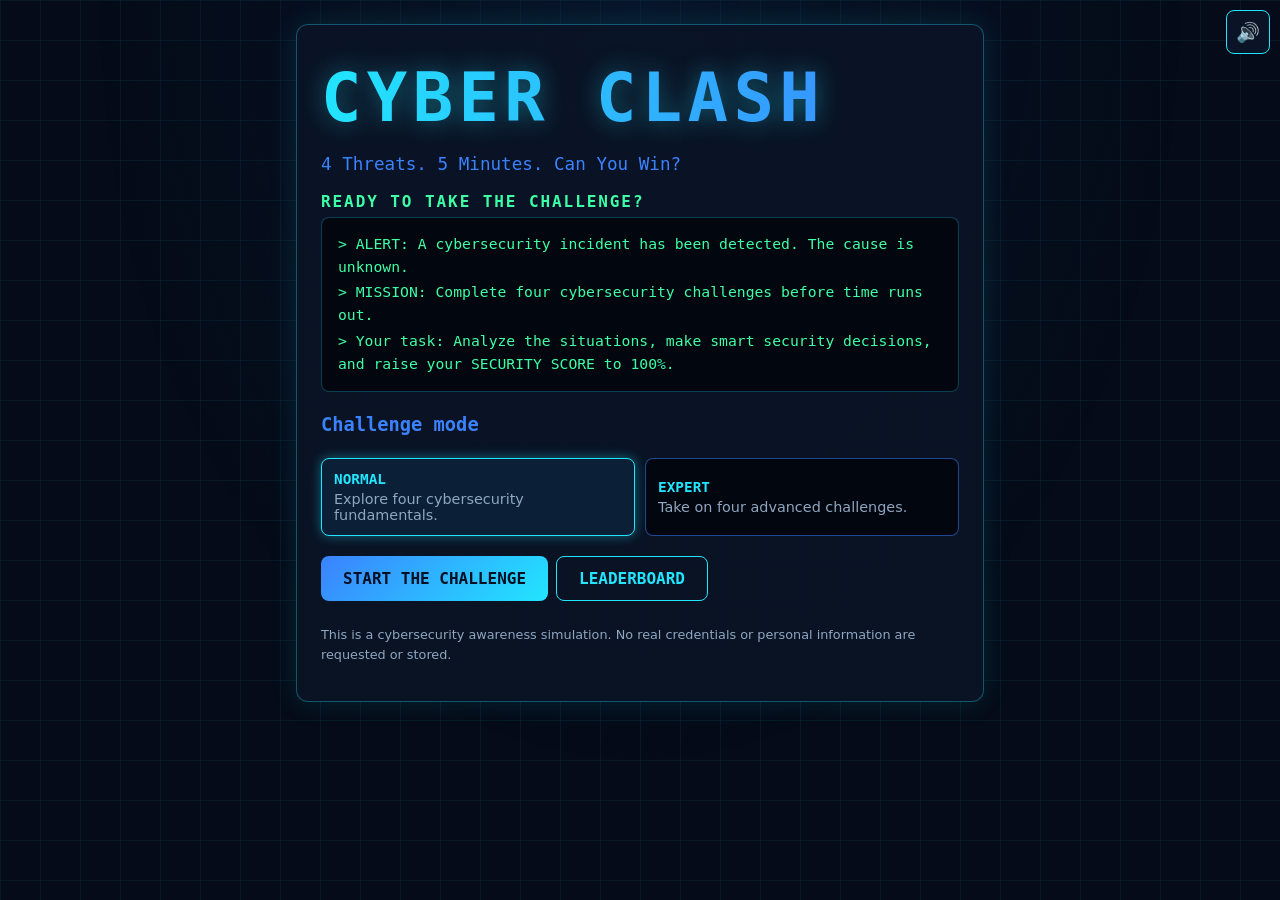
==== index.html @ 3a439de6 "Update index.html" ====
<!doctype html>
<html lang="en"><head><meta charset="utf-8"><meta name="viewport" content="width=device-width,initial-scale=1">
<title>CYBER CLASH</title>
<meta name="description" content="CYBER CLASH: 4 Threats. 5 Minutes. Can You Win? A cybersecurity awareness simulation.">
<link rel="stylesheet" href="css/style.css"></head>
<body><div class="grid-bg"></div>
<button id="sndBtn" class="snd" aria-pressed="true" aria-label="Sound on">🔊</button>
<div id="toast" class="toast" role="alert" hidden></div>
<main>
<section id="welcome" class="screen active">
 <h1>CYBER CLASH</h1><p class="sub">4 Threats. 5 Minutes. Can You Win?</p>
 <p class="cta">READY TO TAKE THE CHALLENGE?</p>
 <div class="term"><p>&gt; ALERT: A cybersecurity incident has been detected. The cause is unknown.</p><p>&gt; MISSION: Complete four cybersecurity challenges before time runs out.</p><p>&gt; Your task: Analyze the situations, make smart security decisions, and raise your SECURITY SCORE to 100%.</p></div>
 <h3>Challenge mode</h3>
<div class="modes">
  <button class="mode sel" data-m="normal" aria-pressed="true">
    <b>NORMAL</b>
    <span>Explore four cybersecurity fundamentals.</span>
  </button>
  <button class="mode" data-m="expert" aria-pressed="false">
    <b>EXPERT</b>
    <span>Take on four advanced challenges.</span>
  </button>
</div>
<div class="row">
  <button class="btn" id="btnStart">START THE CHALLENGE</button>
  <button class="btn ghost" id="btnBoard">LEADERBOARD</button>
</div>
<p class="disc">
  This is a cybersecurity awareness simulation. No real credentials or personal information are requested or stored.
</p>
</section>
<section id="game" class="screen">
 <div class="hud"><div><small>Time</small><b id="hudTime">05:00</b></div><div><small>Stage</small><b id="hudStage">1/4</b></div><div><small>Score</small><b id="hudScore">0</b></div></div>
 <p class="sec" id="secLabel" aria-live="polite">ACCOUNT SECURITY: 0%</p>
 <div class="bar" role="progressbar" aria-label="Account security"><i id="bar"></i></div>
 <p class="pot" id="pot" aria-live="polite"></p>
 <h2 id="stTitle"></h2><p class="note" id="stIntro" hidden></p><div id="stBody"></div>
 <div class="row"><button class="btn ghost" id="btnHint">Hint (−10 points)</button></div>
 <p id="hintBox" class="note" hidden></p>
 <div id="feedback" class="fb" role="status" hidden></div>
 <button class="btn" id="btnNext" hidden>Next stage</button>
</section>
<section id="timesup" class="screen">
 <h2 class="bad">TIME'S UP</h2><p>The investigation ran out of time. Here are the correct practices for what you missed:</p><div id="missed"></div>
 <button class="btn" id="btnToResults">See results</button>
</section>
<section id="results" class="screen">
 <h2>CYBER CLASH — MISSION RESULTS</h2>
 <div id="banner"></div>
 <div id="rankBox" class="rankbox"></div>
 <p class="big"><span id="resScore">0</span> / 400</p>
 <div id="stats" class="stats"></div>
<div id="resStages"></div>
 <h3>Save to leaderboard</h3>
 <div class="row"><input id="nick" class="nick" maxlength="12" placeholder="Nickname (no real name)" aria-label="Nickname"><button class="btn ghost" id="btnSave">Save result</button></div>
 <p id="saveMsg" class="dim">Saved only in this browser. Please do not enter personal information.</p>
 <div class="row"><button class="btn" id="btnAgain">PLAY AGAIN</button><button class="btn ghost" id="btnCard">DOWNLOAD RESULT CARD</button><button class="btn ghost" id="btnBoard2">LEADERBOARD</button></div>
 <p class="disc">This is a cybersecurity awareness simulation.</p>
</section>
<section id="board" class="screen">
 <h2>Leaderboard: Top 10</h2><p class="note">Local to this browser only. This is not a live or university-wide leaderboard.</p>
 <div class="tw"><table><thead><tr><th>#</th><th>Nickname</th><th>Rank</th><th>Score</th><th>Mode</th><th>Time</th></tr></thead><tbody id="boardBody"></tbody></table></div>
 <button class="btn" id="btnBack">Back</button>
</section>
</main>
<script src="js/scoring.js"></script><script src="js/timer.js"></script><script src="js/audio.js"></script><script src="js/leaderboard.js"></script><script src="js/card.js"></script><script src="js/stages.js"></script><script src="js/expert.js"></script><script src="js/main.js"></script>
</body></html>
---- css/style.css ----
:root{--bg:#050b18;--panel:#0a1426;--cyan:#22e5ff;--blue:#3b82ff;--text:#d7e6f5;--dim:#8fa6c0;--red:#ff6b81;--green:#3dffa5;--mono:Consolas,"SF Mono",Menlo,monospace}
*{box-sizing:border-box}html,body{margin:0}
body{background:var(--bg);color:var(--text);font:16px/1.55 system-ui,-apple-system,"Segoe UI",sans-serif;min-height:100vh}
.grid-bg{position:fixed;inset:0;z-index:-1;background:radial-gradient(ellipse at 50% 0,#0d2a4d55,transparent 60%),linear-gradient(#22e5ff10 1px,transparent 1px) 0 0/40px 40px,linear-gradient(90deg,#22e5ff10 1px,transparent 1px) 0 0/40px 40px}
main{max-width:720px;margin:0 auto;padding:24px 16px 48px}
.screen{display:none;background:#0a1426e6;border:1px solid #22e5ff55;border-radius:12px;padding:24px;box-shadow:0 0 28px #22e5ff1f}
.screen.active{display:block;animation:in .3s ease}@keyframes in{from{opacity:0}to{opacity:1}}
h1{font:700 clamp(1.9rem,6vw,2.8rem)/1.1 var(--mono);color:var(--cyan);margin:.2em 0;text-shadow:0 0 14px #22e5ff66}
h2{font-family:var(--mono);color:var(--cyan);margin-top:0}h3{font-family:var(--mono);color:var(--blue)}
.sub{font:1.1rem var(--mono);color:var(--blue)}.disc{font-size:.8rem;color:var(--dim);margin-top:24px}
.btn{background:linear-gradient(135deg,var(--blue),var(--cyan));color:#021024;font:700 1rem var(--mono);border:0;border-radius:8px;padding:12px 22px;cursor:pointer;margin-top:12px;transition:transform .15s,box-shadow .15s}
.btn:hover:not(:disabled){transform:translateY(-1px);box-shadow:0 0 16px #22e5ff88}.btn:disabled{opacity:.4;cursor:not-allowed}
.btn.ghost{background:none;border:1px solid var(--cyan);color:var(--cyan)}
button:focus-visible{outline:3px solid #fff;outline-offset:2px}
.term{background:#02060f;border:1px solid #22e5ff44;border-radius:8px;padding:12px 16px;font-family:var(--mono);color:var(--green);font-size:.92rem}.term p{margin:.2em 0}
.hud{display:flex;justify-content:space-between;gap:8px;font-family:var(--mono)}.hud div{flex:1;background:#02060f;border:1px solid #22e5ff44;border-radius:8px;padding:6px 10px;text-align:center}
.hud small{display:block;color:var(--dim);font-size:.7rem}.hud b{font-size:1.35rem;color:var(--cyan)}.hud .warn{color:var(--red);animation:pulse 1s infinite}@keyframes pulse{50%{opacity:.5}}
.bar{height:8px;background:#02060f;border-radius:4px;margin:12px 0 20px;overflow:hidden}.bar i{display:block;height:100%;width:0;background:linear-gradient(90deg,var(--blue),var(--cyan));transition:width .5s}
.opts{display:grid;gap:10px;margin:12px 0}
.opt{background:#02060f;color:var(--text);border:1px solid #3b82ff88;border-radius:8px;padding:12px 14px;text-align:left;font:1rem system-ui,sans-serif;cursor:pointer}
.opt.sel{border-color:var(--cyan);box-shadow:0 0 12px #22e5ff66;background:#0b2036}.opt:disabled{opacity:.6;cursor:default}
.perm{display:flex;justify-content:space-between;align-items:center;gap:8px;background:#02060f;border:1px solid #3b82ff55;border-radius:8px;padding:10px 14px;margin:8px 0}
.perm button{font:700 .9rem var(--mono);border-radius:6px;border:1px solid;padding:6px 12px;cursor:pointer;min-width:90px}
.perm .allow{background:#3dffa522;color:var(--green);border-color:var(--green)}.perm .deny{background:#ff6b8122;color:var(--red);border-color:var(--red)}
.mail{background:#eef3f9;color:#1a2433;border-radius:8px;padding:14px 16px;font-size:.95rem}.mail p{margin:.5em 0}
.flag{background:none;border:1px dashed #5b6b80;border-radius:4px;color:inherit;font:inherit;padding:1px 4px;cursor:pointer;text-align:left}.flag.on{background:#ff6b8133;border:1px solid #d6213f}
.linkbtn{color:#0645ad;text-decoration:underline}
.linkbar{font:.85rem var(--mono);background:#02060f;color:var(--green);padding:6px 10px;border-radius:6px;margin-top:8px;min-height:2em}
.call{background:#02060f;border:1px solid var(--blue);border-radius:12px;padding:16px;text-align:center}.call .ring{font-size:2rem;animation:pulse 1s infinite}
.line{text-align:left;background:#0b2036;border-left:3px solid var(--cyan);padding:8px 12px;margin:8px 0;border-radius:4px}
.fb{border-radius:8px;padding:12px 16px;margin-top:16px;border:1px solid}.fb.ok{background:#3dffa51a;border-color:var(--green)}.fb.no{background:#ff6b811a;border-color:var(--red)}
.note{background:#3b82ff1f;border-left:3px solid var(--blue);padding:8px 12px;border-radius:4px}
.good{color:var(--green)}.bad{color:var(--red)}.big{font:700 2.4rem var(--mono);color:var(--cyan);margin:.2em 0}
.stg{display:flex;justify-content:space-between;gap:8px;border-bottom:1px solid #22e5ff33;padding:6px 0;font-family:var(--mono);font-size:.92rem}
.row{display:flex;gap:8px;flex-wrap:wrap}#resTips li{margin:.5em 0}
@media(max-width:480px){.screen{padding:16px}.perm{flex-wrap:wrap}}
@media(prefers-reduced-motion:reduce){*{animation:none!important;transition:none!important}}

.pot{margin:-8px 0 14px;font:.85rem var(--mono);color:var(--dim);min-height:1.2em}
.flag{min-height:36px;overflow-wrap:anywhere}.opt,.perm span{overflow-wrap:anywhere}.mail{overflow-wrap:anywhere}
@media(max-width:480px){main{padding:12px 10px 32px}.btn{width:100%}.row .btn{width:100%}.hud b{font-size:1.1rem}.opt{min-height:48px}.big{font-size:2rem}}
h1{font-size:clamp(2.6rem,12vw,4.2rem);letter-spacing:.08em;background:linear-gradient(90deg,var(--cyan),var(--blue));-webkit-background-clip:text;background-clip:text;color:transparent;text-shadow:none;filter:drop-shadow(0 0 12px #22e5ff66)}
.cta{font:700 1rem var(--mono);color:var(--green);letter-spacing:.12em;margin:18px 0 6px}
.threat{font:700 1.05rem var(--mono);color:var(--cyan);letter-spacing:.06em;margin:.3em 0}.secured{font:700 1.25rem var(--mono);color:var(--green);margin:.3em 0 1em}
.rank{font:700 1.05rem var(--mono);color:var(--blue);margin:0}.upd{margin:.8em 0 0;padding-top:.6em;border-top:1px solid #22e5ff44;color:var(--cyan)}
.browser{background:#eef3f9;border-radius:8px;overflow:hidden;margin:12px 0}.urlbar{display:flex;flex-wrap:wrap;gap:2px;background:#d3dbe6;padding:8px;font-family:var(--mono)}
.seg{background:#fff;color:#1a2433;border:1px dashed #5b6b80;border-radius:4px;font:.95rem var(--mono);padding:6px 8px;min-height:36px;cursor:pointer}.seg.on{background:#ffd3da;border:1px solid #d6213f}
.fakepage{padding:16px;color:#1a2433;display:grid;gap:8px}.fakepage input{padding:10px;border:1px solid #9aa8ba;border-radius:6px;font:inherit;width:100%}.fakepage .btn{margin:0}
.pressure{display:flex;align-items:center;gap:8px;font:.8rem var(--mono);color:var(--dim);margin:12px 0}.pressure b{flex:1;height:8px;background:#0b2036;border-radius:4px;overflow:hidden}.pressure i{display:block;height:100%;background:linear-gradient(90deg,#ffd166,var(--red));transition:width .4s}
.line.me{border-left-color:var(--green);background:#0e2a26}.mail .btn{margin-top:8px}
.snd{position:fixed;top:10px;right:10px;z-index:20;background:#0a1426;border:1px solid var(--cyan);color:var(--text);border-radius:8px;width:44px;height:44px;font-size:1.2rem;cursor:pointer}
.toast{position:fixed;top:60px;left:50%;transform:translateX(-50%);z-index:20;background:#02060f;border:1px solid var(--cyan);color:var(--cyan);font:700 .95rem var(--mono);padding:10px 16px;border-radius:8px;box-shadow:0 0 18px #22e5ff66;max-width:92vw;text-align:center}.toast[hidden]{display:none}
.modes{display:grid;grid-template-columns:1fr 1fr;gap:10px;margin:8px 0}@media(max-width:560px){.modes{grid-template-columns:1fr}}
.mode{background:#02060f;color:var(--text);border:1px solid #3b82ff88;border-radius:8px;padding:12px;text-align:left;cursor:pointer;font:.9rem system-ui,sans-serif}.mode b{display:block;font-family:var(--mono);color:var(--cyan);margin-bottom:4px}.mode span{color:var(--dim)}.mode.sel{border-color:var(--cyan);box-shadow:0 0 12px #22e5ff66;background:#0b2036}
.dim{color:var(--dim);font-size:.88rem}
.hud .low{color:#ffd166}.hud .crit{animation:pulse .4s infinite}
.sec{font:700 .95rem var(--mono);color:var(--cyan);letter-spacing:.06em;margin:14px 0 0}.sec.good{color:var(--green)}.sec+.bar{margin-top:6px}
.shake{animation:shake .35s}@keyframes shake{20%,60%{transform:translateX(-6px)}40%,80%{transform:translateX(6px)}}
.fb.ok{animation:pop .4s}@keyframes pop{0%{transform:scale(.97);box-shadow:0 0 0 #3dffa500}50%{box-shadow:0 0 22px #3dffa588}100%{transform:scale(1)}}
.ev{display:flex;justify-content:space-between;align-items:center;gap:8px;flex-wrap:wrap;border-bottom:1px solid #c5cfdc;padding:6px 0}.ev:last-child{border:0}.evb{display:flex;gap:6px}
.mini{background:#02060f;color:var(--cyan);border:1px solid var(--cyan);border-radius:6px;font:.8rem var(--mono);padding:6px 10px;min-height:36px;cursor:pointer}.mini.on{background:#d6213f;border-color:#d6213f;color:#fff}.perm .mini{min-width:0}
.panel{background:#02060f;border:1px solid #3b82ff55;border-radius:8px;padding:10px 14px;margin-bottom:10px}.panel p{margin:.4em 0}
.meter{height:10px;background:#0b2036;border-radius:5px;overflow:hidden;margin:6px 0}.meter i{display:block;height:100%;transition:width .35s,background .35s}
.rankbox{display:flex;align-items:center;justify-content:center;gap:14px;border:2px solid var(--cyan);border-radius:12px;padding:14px;margin:12px 0;box-shadow:0 0 22px #22e5ff33}.ricon{font-size:3rem}.rname{font:700 clamp(1.3rem,6vw,2rem) var(--mono)}
.stats{display:grid;grid-template-columns:repeat(auto-fit,minmax(130px,1fr));gap:8px;margin:10px 0}.stats div{background:#02060f;border:1px solid #22e5ff44;border-radius:8px;padding:8px;text-align:center}.stats small{display:block;color:var(--dim);font-size:.72rem}.stats b{font-family:var(--mono);color:var(--cyan)}
.nick{flex:1;min-width:160px;background:#02060f;color:var(--text);border:1px solid #3b82ff88;border-radius:8px;padding:10px;font:1rem var(--mono);margin-top:12px}
.tw{overflow-x:auto}table{width:100%;border-collapse:collapse;font-size:.9rem}th,td{padding:8px 6px;border-bottom:1px solid #22e5ff33;text-align:left;white-space:nowrap}th{color:var(--cyan);font-family:var(--mono)}
@media(max-width:480px){.row .btn{width:100%}}

.perm .ch{background:#02060f;color:var(--text);border-color:#3b82ff88;min-width:68px}.perm .ch.a{background:#3dffa522;color:var(--green);border-color:var(--green)}.perm .ch.d{background:#ff6b8122;color:var(--red);border-color:var(--red)}

.line.ok{border-left-color:var(--green);background:#0e2a26;color:#d7f7e8}
.ransom{background:#1a0a10;border:1px solid var(--red);color:#ffd1d8;border-radius:8px;padding:12px 14px;margin:10px 0;font-family:var(--mono);font-size:.92rem}.ransom small{color:#ff9fae}
.ord{list-style:none;padding:0;margin:10px 0}.ord li{display:flex;justify-content:space-between;align-items:center;gap:8px;background:#02060f;border:1px solid #3b82ff88;border-radius:8px;padding:8px 12px;margin:6px 0}.ord .mini:disabled{opacity:.3;cursor:default}

.linkbtn {
  position: relative;
  color: #00d9ff;
  text-decoration: underline;
  cursor: help;
}

.linkbtn:hover::after {
  content: "https://sso.kau.edu.sa.account-check.net/verify";
  position: absolute;
  bottom: 130%;
  left: 0;
  background: #111827;
  color: #fff;
  padding: 8px 12px;
  border: 1px solid #00d9ff;
  border-radius: 6px;
  font-size: 11px;
  white-space: nowrap;
  z-index: 100;
}

.ev {
  overflow: visible !important;
}

.mail {
  overflow: visible !important;
}

.linkbtn:hover::after {
  bottom: 130%;
  left: 0;
}
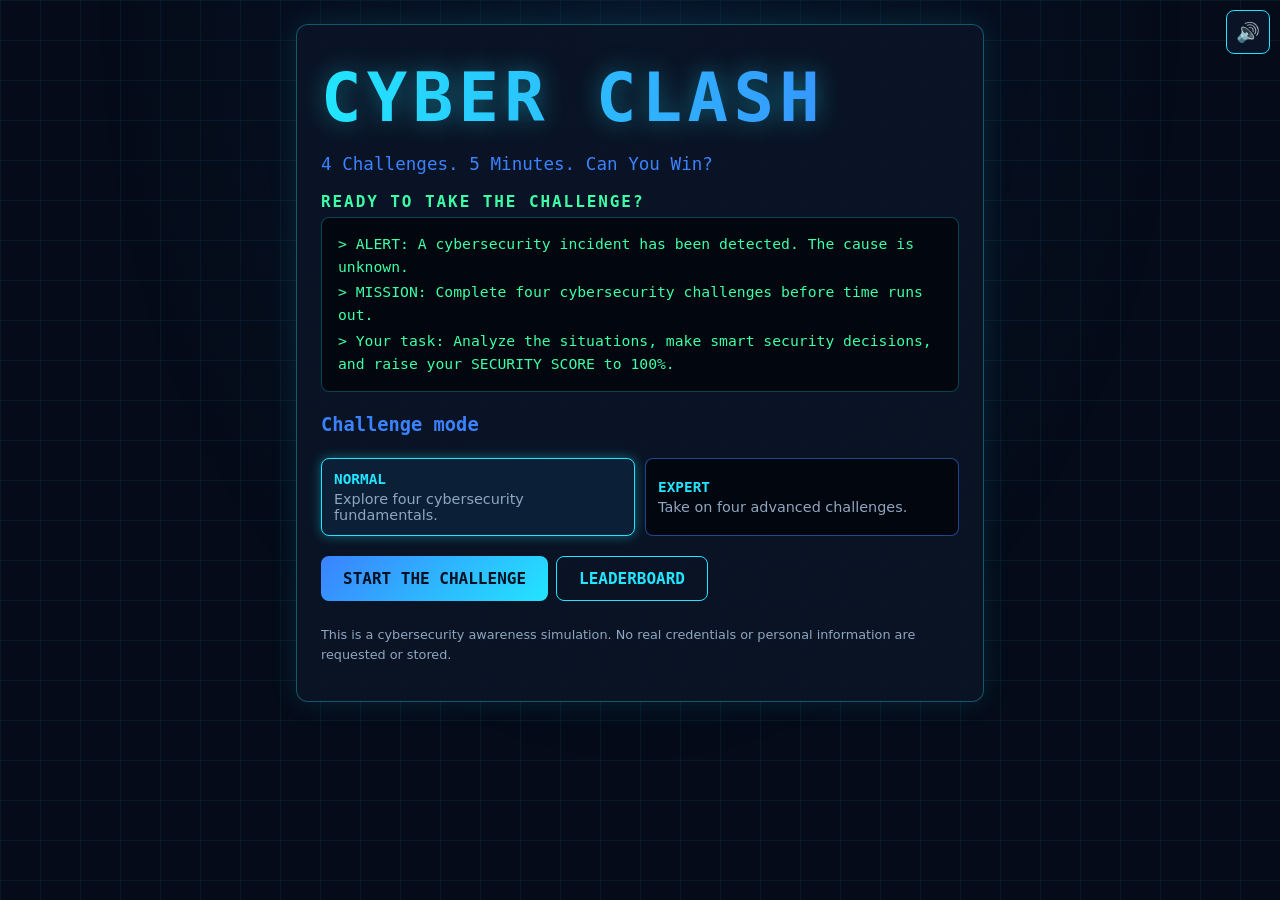
==== commit eaf8fb14: "Update index.html" ====
--- a/index.html
+++ b/index.html
@@ -1,14 +1,14 @@
 <!doctype html>
 <html lang="en"><head><meta charset="utf-8"><meta name="viewport" content="width=device-width,initial-scale=1">
 <title>CYBER CLASH</title>
-<meta name="description" content="CYBER CLASH: 4 Threats. 5 Minutes. Can You Win? A cybersecurity awareness simulation.">
+<meta name="description" content="CYBER CLASH: 4 Challenges. 5 Minutes. Can You Win? A cybersecurity awareness simulation.">
 <link rel="stylesheet" href="css/style.css"></head>
 <body><div class="grid-bg"></div>
 <button id="sndBtn" class="snd" aria-pressed="true" aria-label="Sound on">🔊</button>
 <div id="toast" class="toast" role="alert" hidden></div>
 <main>
 <section id="welcome" class="screen active">
- <h1>CYBER CLASH</h1><p class="sub">4 Threats. 5 Minutes. Can You Win?</p>
+ <h1>CYBER CLASH</h1><p class="sub">4 Challenges. 5 Minutes. Can You Win?</p>
  <p class="cta">READY TO TAKE THE CHALLENGE?</p>
  <div class="term"><p>&gt; ALERT: A cybersecurity incident has been detected. The cause is unknown.</p><p>&gt; MISSION: Complete four cybersecurity challenges before time runs out.</p><p>&gt; Your task: Analyze the situations, make smart security decisions, and raise your SECURITY SCORE to 100%.</p></div>
  <h3>Challenge mode</h3>
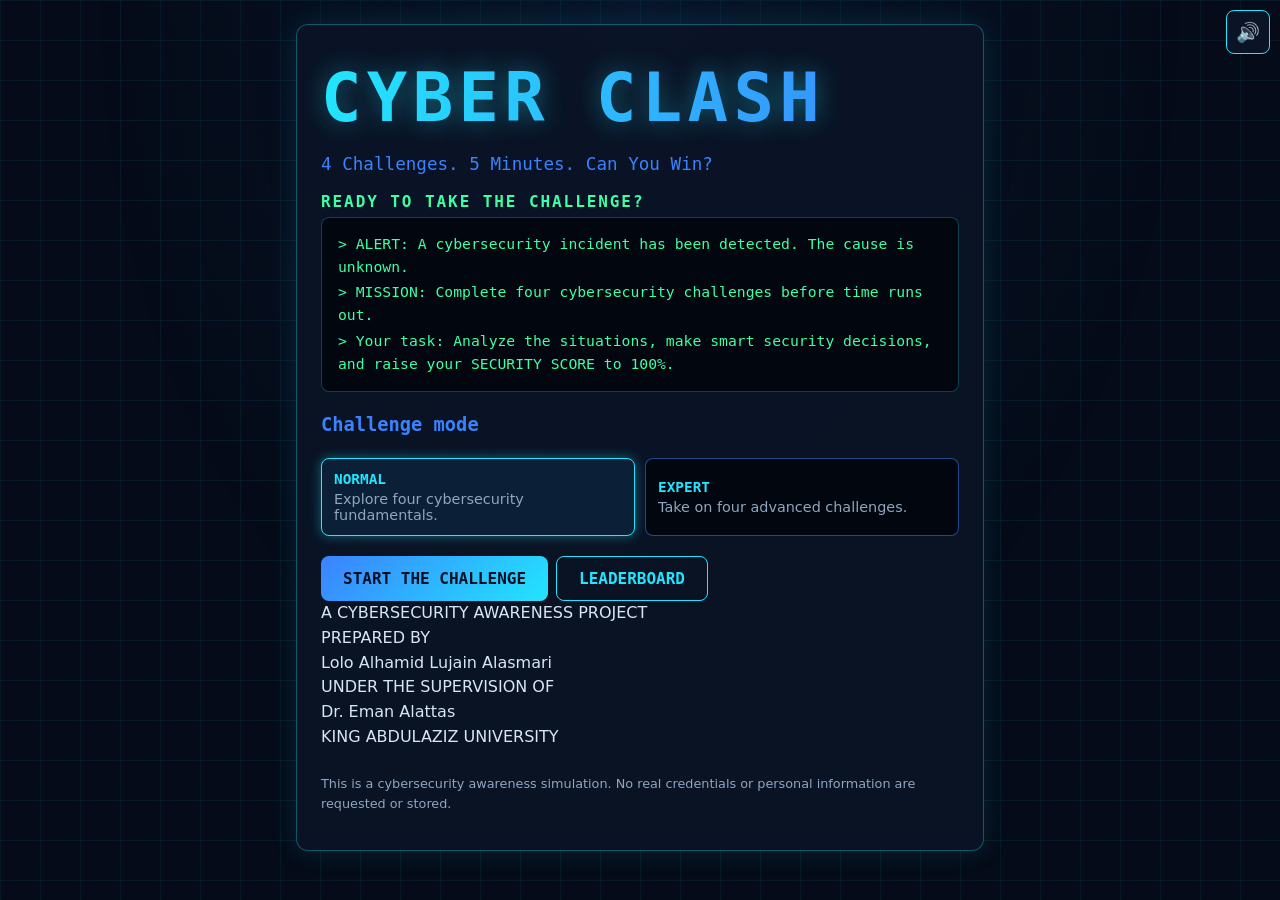
==== commit 95603fb9: "Update index.html" ====
--- a/index.html
+++ b/index.html
@@ -26,6 +26,20 @@
   <button class="btn" id="btnStart">START THE CHALLENGE</button>
   <button class="btn ghost" id="btnBoard">LEADERBOARD</button>
 </div>
+ 
+<div class="project-credits">
+  <div class="credit-label">A CYBERSECURITY AWARENESS PROJECT</div>
+  <div class="credit-heading">PREPARED BY</div>
+  <div class="team-names">
+    <span>Lolo Alhamid</span>
+    <span>Lujain Alasmari</span>
+  </div>
+  <div class="credit-divider"></div>
+  <div class="credit-heading">UNDER THE SUPERVISION OF</div>
+  <div class="supervisor-name">Dr. Eman Alattas</div>
+  <div class="university-name">KING ABDULAZIZ UNIVERSITY</div>
+</div>
+
 <p class="disc">
   This is a cybersecurity awareness simulation. No real credentials or personal information are requested or stored.
 </p>
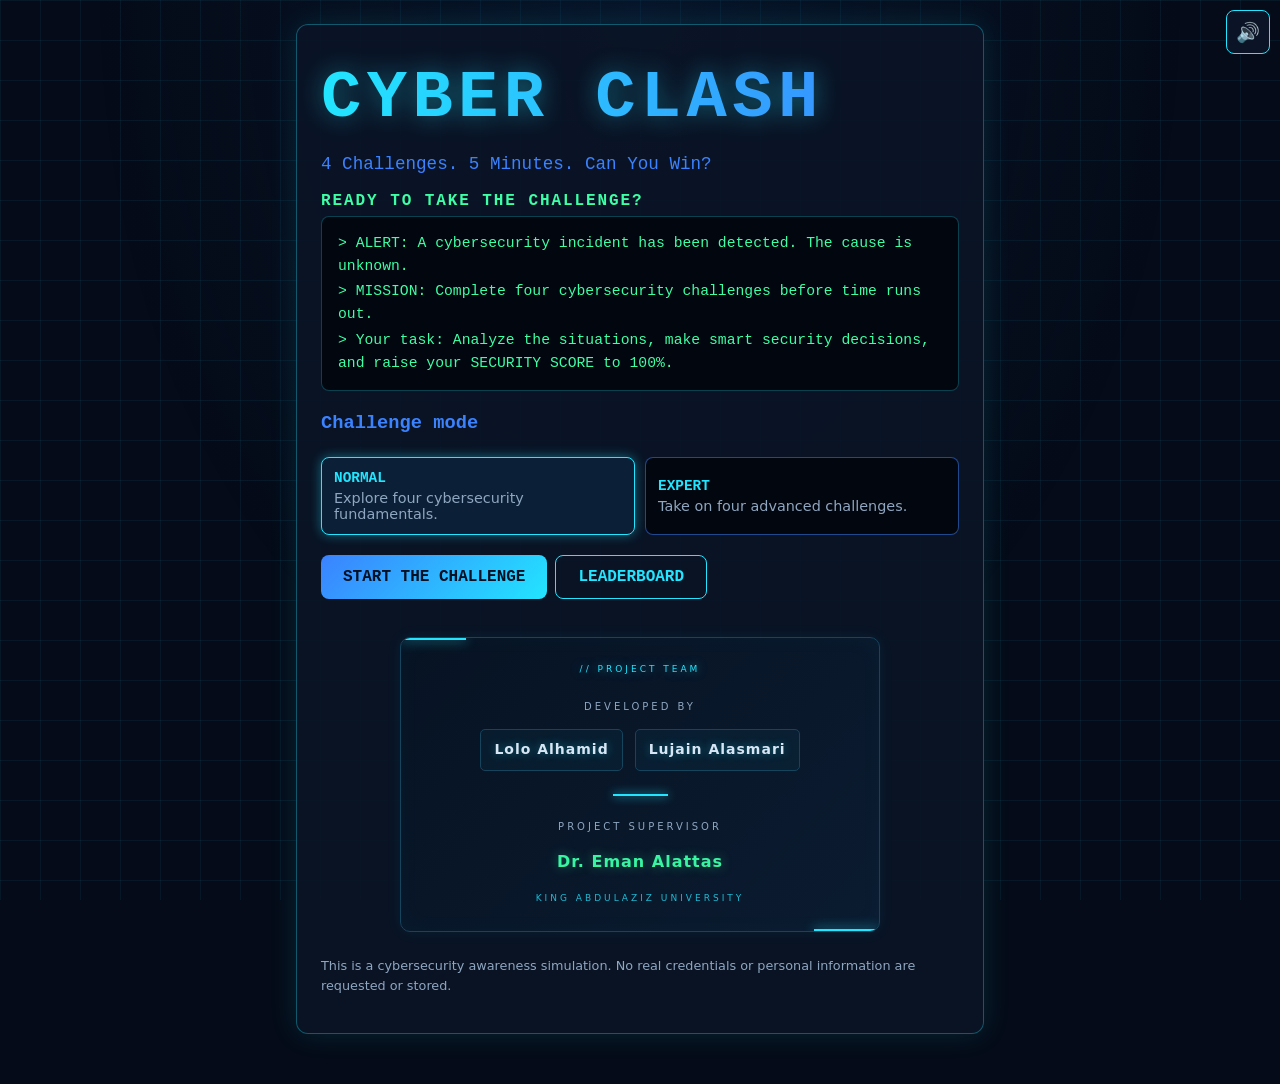
==== commit 729eebf7: "Update index.html" ====
--- a/index.html
+++ b/index.html
@@ -28,17 +28,22 @@
 </div>
  
 <div class="project-credits">
-  <div class="credit-label">A CYBERSECURITY AWARENESS PROJECT</div>
-  <div class="credit-heading">PREPARED BY</div>
+  <div class="credit-label">// PROJECT TEAM</div>
+  <div class="credit-heading">DEVELOPED BY</div>
   <div class="team-names">
-    <span>Lolo Alhamid</span>
-    <span>Lujain Alasmari</span>
+    <span class="team-member">Lolo Alhamid</span>
+    <span class="team-member">Lujain Alasmari</span>
   </div>
-  <div class="credit-divider"></div>
-  <div class="credit-heading">UNDER THE SUPERVISION OF</div>
+  <div class="credit-divider">
+    <span></span>
+  </div>
+  <div class="credit-heading">PROJECT SUPERVISOR</div>
   <div class="supervisor-name">Dr. Eman Alattas</div>
-  <div class="university-name">KING ABDULAZIZ UNIVERSITY</div>
+  <div class="university-name">
+    KING ABDULAZIZ UNIVERSITY
+  </div>
 </div>
+
 
 <p class="disc">
   This is a cybersecurity awareness simulation. No real credentials or personal information are requested or stored.
--- a/css/style.css
+++ b/css/style.css
@@ -107,3 +107,106 @@
   bottom: 130%;
   left: 0;
 }
+
+
+
+.project-credits {
+  position: relative;
+  max-width: 480px;
+  margin: 38px auto 22px;
+  padding: 25px 20px;
+  text-align: center;
+  background: linear-gradient(135deg, #071323, #0b1b30);
+  border: 1px solid #16445c;
+  border-radius: 10px;
+  overflow: hidden;
+  box-shadow:
+    0 0 15px #00d9ff12,
+    inset 0 0 25px #00d9ff08;
+}
+
+.project-credits::before,
+.project-credits::after {
+  content: "";
+  position: absolute;
+  width: 65px;
+  height: 2px;
+  background: #22e5ff;
+  box-shadow: 0 0 12px #22e5ff;
+}
+
+.project-credits::before {
+  top: 0;
+  left: 0;
+}
+
+.project-credits::after {
+  bottom: 0;
+  right: 0;
+}
+
+.credit-label {
+  color: #22e5ff;
+  font-size: 9px;
+  letter-spacing: 3px;
+  margin-bottom: 22px;
+  text-shadow: 0 0 10px #22e5ff88;
+}
+
+.credit-heading {
+  color: #8fa6c0;
+  font-size: 10px;
+  letter-spacing: 3px;
+  margin-bottom: 15px;
+}
+
+.team-names {
+  display: flex;
+  justify-content: center;
+  flex-wrap: wrap;
+  gap: 12px;
+}
+
+.team-names span {
+  color: #d7e6f5;
+  font-size: 14px;
+  font-weight: bold;
+  letter-spacing: 1px;
+  padding: 9px 13px;
+  border: 1px solid #16445c;
+  border-radius: 5px;
+  background: #00d9ff09;
+  text-shadow: 0 0 10px #22e5ff66;
+  transition: .25s;
+}
+
+.team-names span:hover {
+  color: #22e5ff;
+  border-color: #22e5ff;
+  box-shadow: 0 0 14px #22e5ff33;
+}
+
+.credit-divider {
+  width: 55px;
+  height: 2px;
+  background: #22e5ff;
+  box-shadow: 0 0 10px #22e5ff;
+  margin: 23px auto;
+}
+
+.supervisor-name {
+  color: #37f5a1;
+  font-size: 16px;
+  font-weight: bold;
+  letter-spacing: 1px;
+  text-shadow: 0 0 12px #37f5a166;
+  margin-bottom: 18px;
+}
+
+.university-name {
+  color: #22e5ff;
+  font-size: 9px;
+  letter-spacing: 3px;
+  opacity: .8;
+}
+
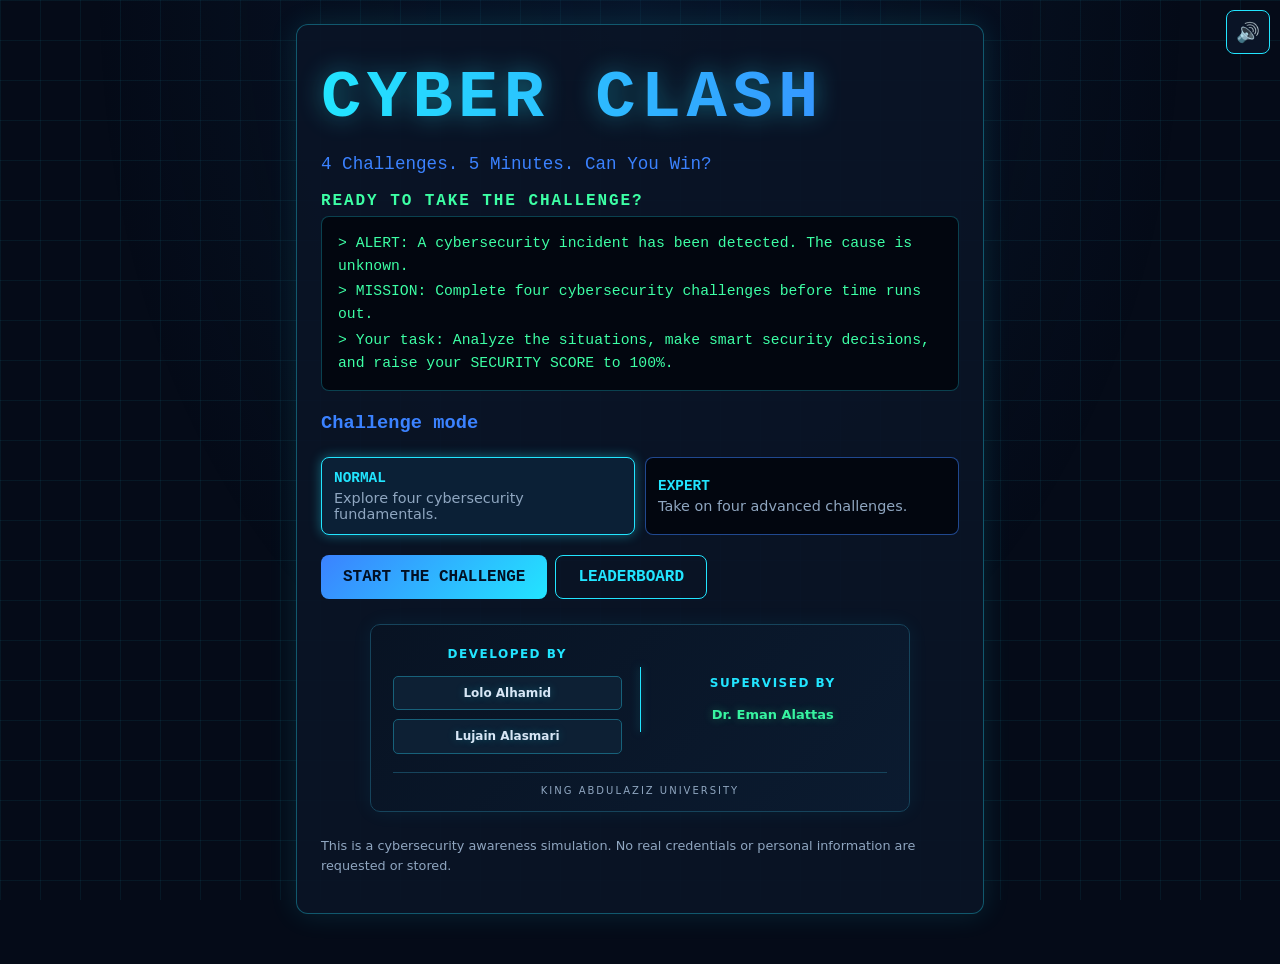
==== commit e7bdc32f: "Update index.html" ====
--- a/index.html
+++ b/index.html
@@ -28,22 +28,18 @@
 </div>
  
 <div class="project-credits">
-  <div class="credit-label">// PROJECT TEAM</div>
-  <div class="credit-heading">DEVELOPED BY</div>
-  <div class="team-names">
-    <span class="team-member">Lolo Alhamid</span>
-    <span class="team-member">Lujain Alasmari</span>
+  <div class="credit-column">
+    <div class="credit-heading">DEVELOPED BY</div>
+    <div class="team-member">Lolo Alhamid</div>
+    <div class="team-member">Lujain Alasmari</div>
   </div>
-  <div class="credit-divider">
-    <span></span>
+  <div class="credit-separator"></div>
+  <div class="credit-column supervisor-column">
+    <div class="credit-heading">SUPERVISED BY</div>
+    <div class="supervisor-name">Dr. Eman Alattas</div>
   </div>
-  <div class="credit-heading">PROJECT SUPERVISOR</div>
-  <div class="supervisor-name">Dr. Eman Alattas</div>
-  <div class="university-name">
-    KING ABDULAZIZ UNIVERSITY
-  </div>
+  <div class="university-name">KING ABDULAZIZ UNIVERSITY</div>
 </div>
-
 
 <p class="disc">
   This is a cybersecurity awareness simulation. No real credentials or personal information are requested or stored.
--- a/css/style.css
+++ b/css/style.css
@@ -108,105 +108,93 @@
   left: 0;
 }
 
-
-
 .project-credits {
-  position: relative;
-  max-width: 480px;
-  margin: 38px auto 22px;
-  padding: 25px 20px;
+  max-width: 540px;
+  margin: 25px auto 15px;
+  padding: 20px 22px 13px;
+  display: grid;
+  grid-template-columns: 1fr 1px 1fr;
+  align-items: center;
+  gap: 18px;
   text-align: center;
-  background: linear-gradient(135deg, #071323, #0b1b30);
+  background: linear-gradient(135deg, #081323, #0b1b30);
   border: 1px solid #16445c;
   border-radius: 10px;
-  overflow: hidden;
-  box-shadow:
-    0 0 15px #00d9ff12,
-    inset 0 0 25px #00d9ff08;
-}
-
-.project-credits::before,
-.project-credits::after {
-  content: "";
-  position: absolute;
-  width: 65px;
-  height: 2px;
+  box-shadow: 0 0 20px #00d9ff12;
+}
+
+.credit-column {
+  display: flex;
+  flex-direction: column;
+  align-items: center;
+  gap: 9px;
+}
+
+.credit-heading {
+  color: #22e5ff;
+  font-size: 12px;
+  font-weight: bold;
+  letter-spacing: 1.5px;
+  margin-bottom: 3px;
+}
+
+.team-member {
+  color: #d7e6f5;
+  background: #0d2034;
+  border: 1px solid #17617a;
+  border-radius: 5px;
+  padding: 7px 10px;
+  font-size: 12px;
+  font-weight: bold;
+  width: 100%;
+  text-shadow: 0 0 8px #22e5ff44;
+}
+
+.credit-separator {
+  width: 1px;
+  height: 65px;
   background: #22e5ff;
-  box-shadow: 0 0 12px #22e5ff;
-}
-
-.project-credits::before {
-  top: 0;
-  left: 0;
-}
-
-.project-credits::after {
-  bottom: 0;
-  right: 0;
-}
-
-.credit-label {
-  color: #22e5ff;
-  font-size: 9px;
-  letter-spacing: 3px;
-  margin-bottom: 22px;
-  text-shadow: 0 0 10px #22e5ff88;
-}
-
-.credit-heading {
+  box-shadow: 0 0 9px #22e5ff88;
+}
+
+.supervisor-name {
+  color: #37f5a1;
+  font-size: 13px;
+  font-weight: bold;
+  line-height: 1.5;
+  text-shadow: 0 0 10px #37f5a155;
+}
+
+.university-name {
+  grid-column: 1 / -1;
   color: #8fa6c0;
   font-size: 10px;
-  letter-spacing: 3px;
-  margin-bottom: 15px;
-}
-
-.team-names {
-  display: flex;
-  justify-content: center;
-  flex-wrap: wrap;
-  gap: 12px;
-}
-
-.team-names span {
-  color: #d7e6f5;
-  font-size: 14px;
-  font-weight: bold;
-  letter-spacing: 1px;
-  padding: 9px 13px;
-  border: 1px solid #16445c;
-  border-radius: 5px;
-  background: #00d9ff09;
-  text-shadow: 0 0 10px #22e5ff66;
-  transition: .25s;
-}
-
-.team-names span:hover {
-  color: #22e5ff;
-  border-color: #22e5ff;
-  box-shadow: 0 0 14px #22e5ff33;
-}
-
-.credit-divider {
-  width: 55px;
-  height: 2px;
-  background: #22e5ff;
-  box-shadow: 0 0 10px #22e5ff;
-  margin: 23px auto;
-}
-
-.supervisor-name {
-  color: #37f5a1;
-  font-size: 16px;
-  font-weight: bold;
-  letter-spacing: 1px;
-  text-shadow: 0 0 12px #37f5a166;
-  margin-bottom: 18px;
-}
-
-.university-name {
-  color: #22e5ff;
-  font-size: 9px;
-  letter-spacing: 3px;
-  opacity: .8;
-}
-
+  letter-spacing: 2px;
+  padding-top: 10px;
+  border-top: 1px solid #16445c;
+}
+
+@media (max-width: 450px) {
+  .project-credits {
+    gap: 10px;
+    padding: 16px 10px 11px;
+  }
+
+  .credit-heading {
+    font-size: 10px;
+    letter-spacing: 1px;
+  }
+
+  .team-member {
+    font-size: 10px;
+    padding: 7px 5px;
+  }
+
+  .supervisor-name {
+    font-size: 11px;
+  }
+
+  .university-name {
+    font-size: 8px;
+  }
+}
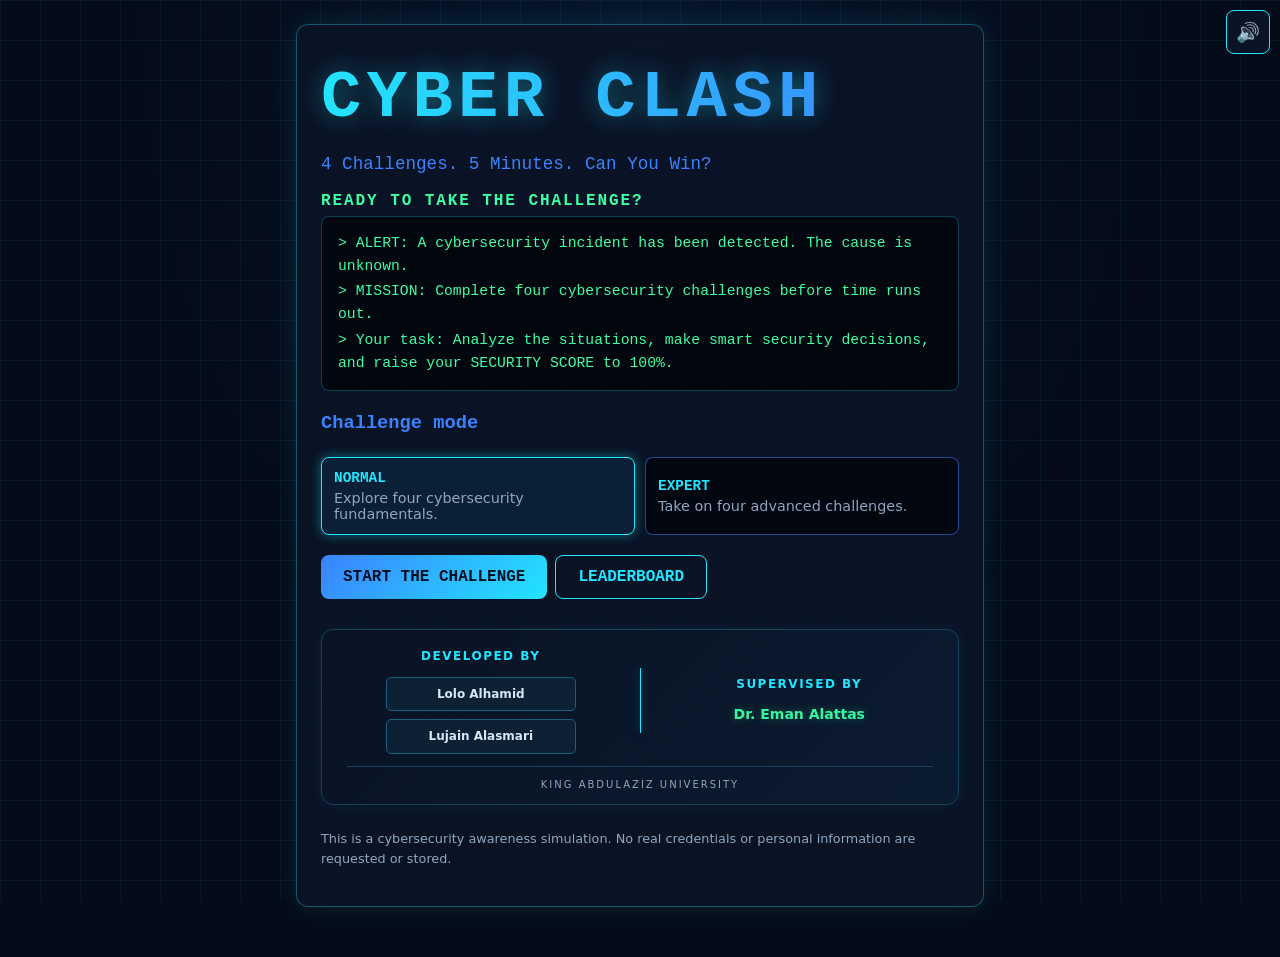
==== commit 3e090f19: "Update index.html" ====
--- a/index.html
+++ b/index.html
@@ -34,11 +34,13 @@
     <div class="team-member">Lujain Alasmari</div>
   </div>
   <div class="credit-separator"></div>
-  <div class="credit-column supervisor-column">
+  <div class="credit-column">
     <div class="credit-heading">SUPERVISED BY</div>
     <div class="supervisor-name">Dr. Eman Alattas</div>
   </div>
-  <div class="university-name">KING ABDULAZIZ UNIVERSITY</div>
+  <div class="university-name">
+    KING ABDULAZIZ UNIVERSITY
+  </div>
 </div>
 
 <p class="disc">
--- a/css/style.css
+++ b/css/style.css
@@ -109,28 +109,48 @@
 }
 
 .project-credits {
-  max-width: 540px;
-  margin: 25px auto 15px;
-  padding: 20px 22px 13px;
+  width: 100%;
+  max-width: 650px;
+  margin: 30px auto 20px;
+  padding: 17px 25px 12px;
   display: grid;
   grid-template-columns: 1fr 1px 1fr;
   align-items: center;
-  gap: 18px;
-  text-align: center;
+  column-gap: 25px;
+  row-gap: 12px;
   background: linear-gradient(135deg, #081323, #0b1b30);
   border: 1px solid #16445c;
-  border-radius: 10px;
+  border-radius: 12px;
   box-shadow: 0 0 20px #00d9ff12;
 }
 
-.credit-column {
+.project-credits .credit-column:first-child {
+  grid-column: 1;
+  grid-row: 1;
+}
+
+.project-credits .credit-separator {
+  grid-column: 2;
+  grid-row: 1;
+  width: 1px;
+  height: 65px;
+  background: #22e5ff;
+  box-shadow: 0 0 10px #22e5ff88;
+}
+
+.project-credits .credit-column:nth-of-type(3) {
+  grid-column: 3;
+  grid-row: 1;
+}
+
+.project-credits .credit-column {
   display: flex;
   flex-direction: column;
   align-items: center;
-  gap: 9px;
-}
-
-.credit-heading {
+  gap: 8px;
+}
+
+.project-credits .credit-heading {
   color: #22e5ff;
   font-size: 12px;
   font-weight: bold;
@@ -138,35 +158,31 @@
   margin-bottom: 3px;
 }
 
-.team-member {
+.project-credits .team-member {
+  width: 100%;
+  max-width: 190px;
+  padding: 7px 8px;
   color: #d7e6f5;
   background: #0d2034;
   border: 1px solid #17617a;
   border-radius: 5px;
-  padding: 7px 10px;
   font-size: 12px;
   font-weight: bold;
-  width: 100%;
-  text-shadow: 0 0 8px #22e5ff44;
-}
-
-.credit-separator {
-  width: 1px;
-  height: 65px;
-  background: #22e5ff;
-  box-shadow: 0 0 9px #22e5ff88;
-}
-
-.supervisor-name {
+  text-align: center;
+}
+
+.project-credits .supervisor-name {
   color: #37f5a1;
-  font-size: 13px;
+  font-size: 14px;
   font-weight: bold;
-  line-height: 1.5;
+  text-align: center;
   text-shadow: 0 0 10px #37f5a155;
 }
 
-.university-name {
+.project-credits .university-name {
   grid-column: 1 / -1;
+  grid-row: 2;
+  text-align: center;
   color: #8fa6c0;
   font-size: 10px;
   letter-spacing: 2px;
@@ -174,27 +190,22 @@
   border-top: 1px solid #16445c;
 }
 
-@media (max-width: 450px) {
+@media (max-width: 500px) {
   .project-credits {
-    gap: 10px;
-    padding: 16px 10px 11px;
-  }
-
-  .credit-heading {
+    column-gap: 12px;
+    padding: 15px 10px 12px;
+  }
+
+  .project-credits .credit-heading {
     font-size: 10px;
     letter-spacing: 1px;
   }
 
-  .team-member {
+  .project-credits .team-member {
     font-size: 10px;
-    padding: 7px 5px;
-  }
-
-  .supervisor-name {
+  }
+
+  .project-credits .supervisor-name {
     font-size: 11px;
   }
-
-  .university-name {
-    font-size: 8px;
-  }
-}
+}
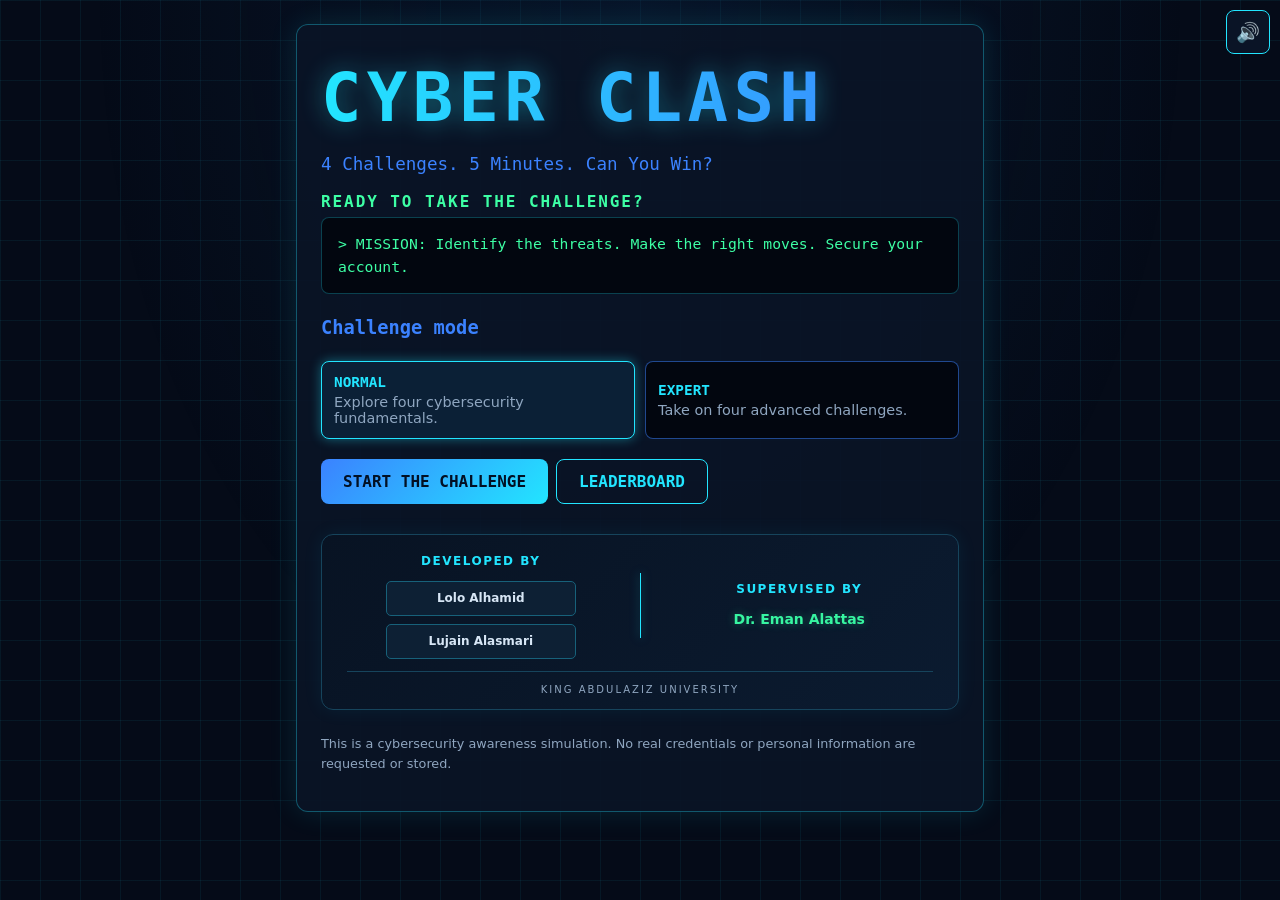
==== commit e38d4dd8: "Update index.html" ====
--- a/index.html
+++ b/index.html
@@ -8,9 +8,12 @@
 <div id="toast" class="toast" role="alert" hidden></div>
 <main>
 <section id="welcome" class="screen active">
- <h1>CYBER CLASH</h1><p class="sub">4 Challenges. 5 Minutes. Can You Win?</p>
- <p class="cta">READY TO TAKE THE CHALLENGE?</p>
- <div class="term"><p>&gt; ALERT: A cybersecurity incident has been detected. The cause is unknown.</p><p>&gt; MISSION: Complete four cybersecurity challenges before time runs out.</p><p>&gt; Your task: Analyze the situations, make smart security decisions, and raise your SECURITY SCORE to 100%.</p></div>
+<h1>CYBER CLASH</h1>
+<p class="sub">4 Challenges. 5 Minutes. Can You Win?</p>
+<p class="cta">READY TO TAKE THE CHALLENGE?</p>
+<div class="term">
+  <p>&gt; MISSION: Identify the threats. Make the right moves. Secure your account.</p>
+</div>
  <h3>Challenge mode</h3>
 <div class="modes">
   <button class="mode sel" data-m="normal" aria-pressed="true">
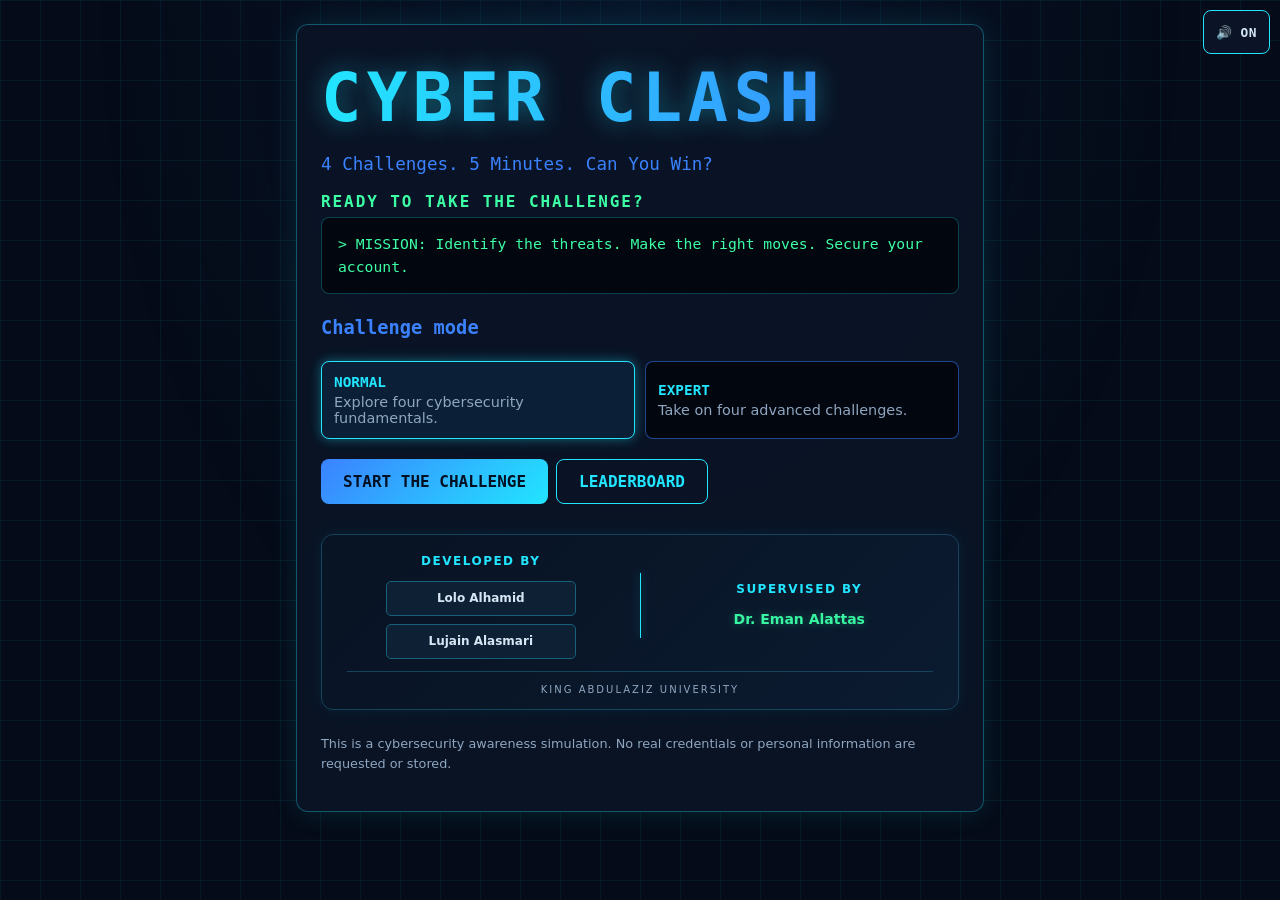
==== commit 3b9bbcaa: "Add files via upload" ====
--- a/index.html
+++ b/index.html
@@ -4,7 +4,7 @@
 <meta name="description" content="CYBER CLASH: 4 Challenges. 5 Minutes. Can You Win? A cybersecurity awareness simulation.">
 <link rel="stylesheet" href="css/style.css"></head>
 <body><div class="grid-bg"></div>
-<button id="sndBtn" class="snd" aria-pressed="true" aria-label="Sound on">🔊</button>
+<button id="sndBtn" class="snd" aria-pressed="true" aria-label="Sound on">🔊 ON</button>
 <div id="toast" class="toast" role="alert" hidden></div>
 <main>
 <section id="welcome" class="screen active">
--- a/css/style.css
+++ b/css/style.css
@@ -205,7 +205,18 @@
     font-size: 10px;
   }
 
+  .fb .lesson {
+  margin: 10px 0 0;
+  line-height: 1.6;
+  font-size: 13px;
+  color: #d7e6f5;
+}
+
   .project-credits .supervisor-name {
     font-size: 11px;
   }
 }
+
+/* sound button: show ON / OFF clearly */
+.snd{width:auto;min-width:44px;padding:0 12px;font:700 .8rem var(--mono);letter-spacing:.04em;white-space:nowrap}
+.snd[aria-pressed="false"]{color:var(--red);border-color:var(--red)}
